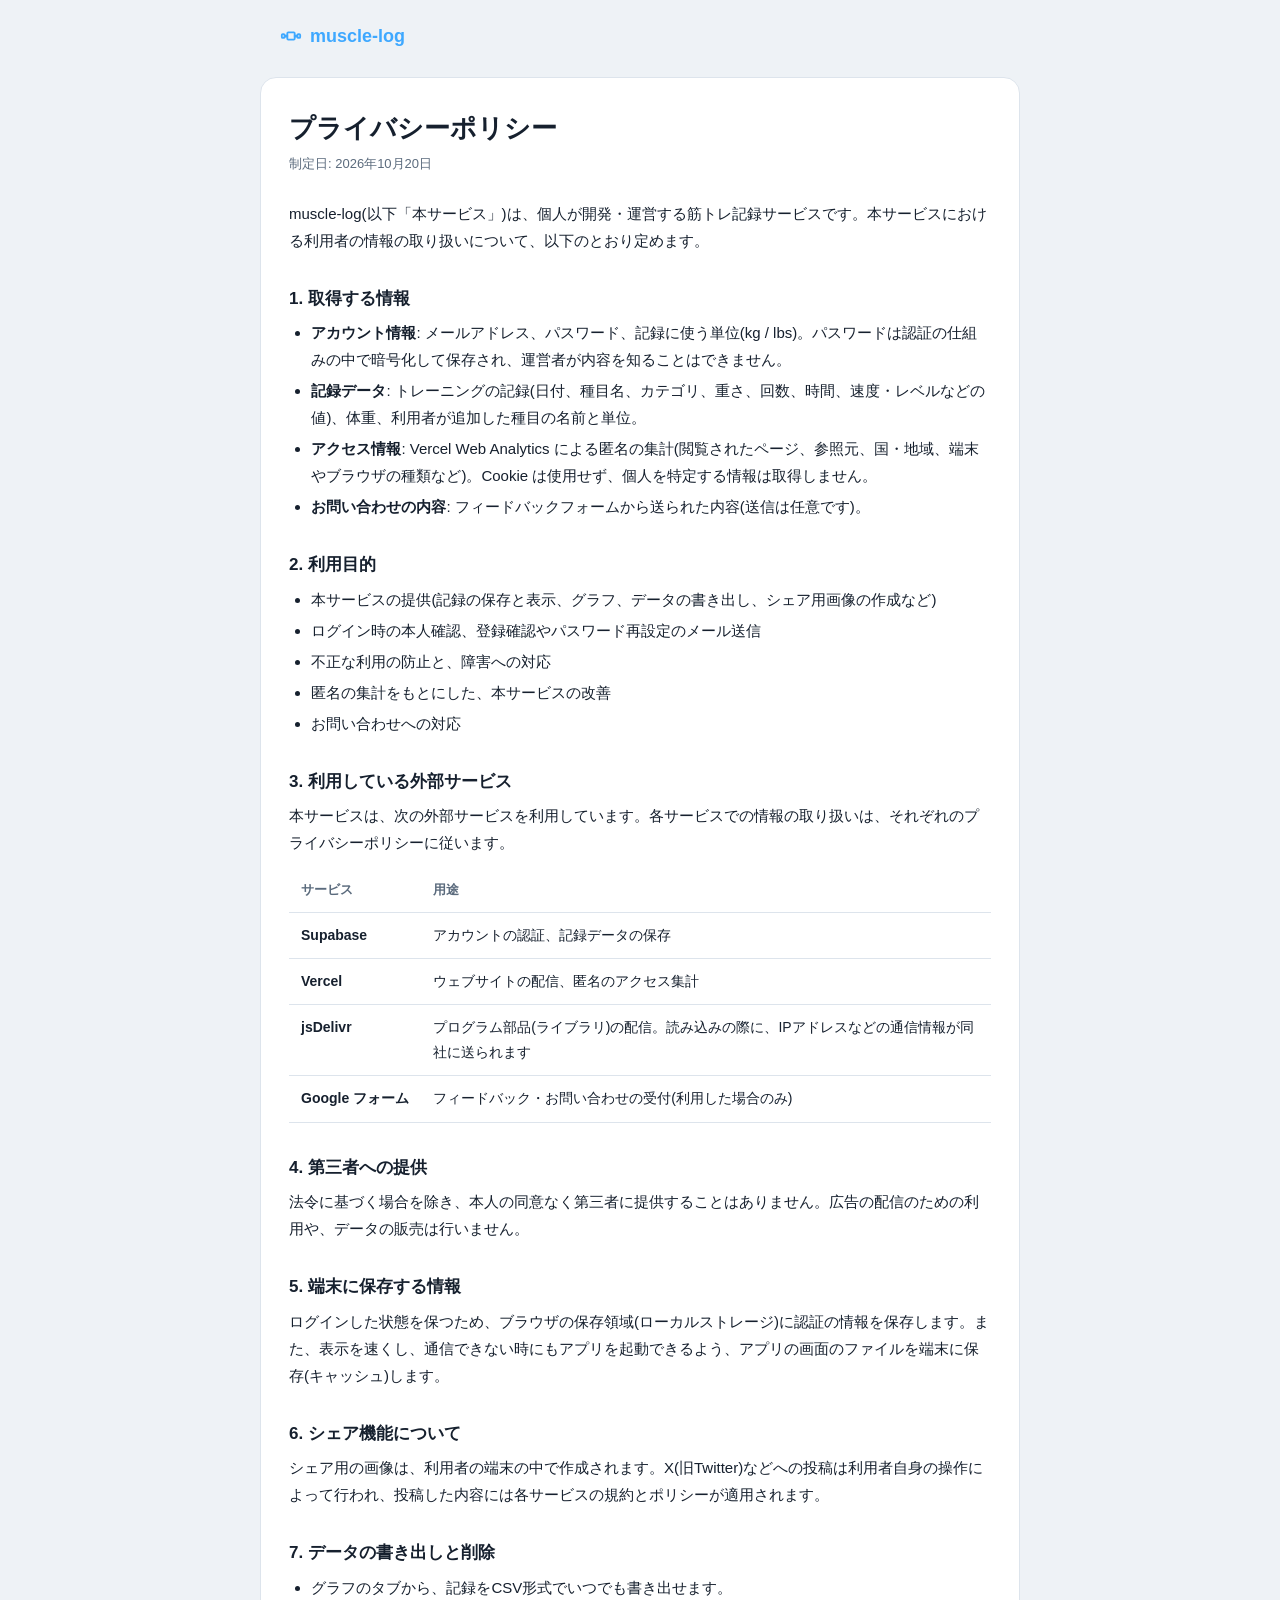
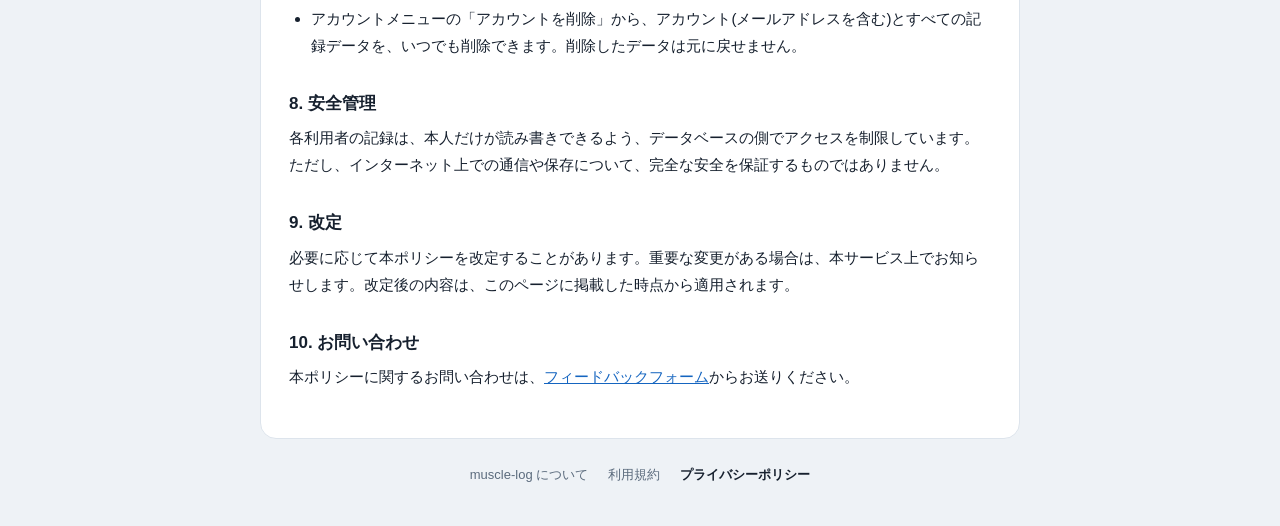
==== privacy/index.html @ 49383f99 "Add account deletion, privacy policy and terms Deleting data used to leave the auth account behind, " ====
<!DOCTYPE html>
<html lang="ja">
<head>
<meta charset="UTF-8" />
<meta name="viewport" content="width=device-width, initial-scale=1" />
<title>プライバシーポリシー — muscle-log</title>
<meta name="description" content="muscle-log のプライバシーポリシー" />
<link rel="stylesheet" href="../legal.css" />
</head>
<body>

<nav class="top">
  <a class="brand" href="../welcome/">
    <svg width="22" height="22" viewBox="0 0 24 24" fill="none" stroke="currentColor" stroke-width="2" stroke-linecap="round" stroke-linejoin="round" aria-hidden="true">
      <rect x="2" y="10" width="3" height="4" rx="1"/>
      <rect x="19" y="10" width="3" height="4" rx="1"/>
      <rect x="5" y="11.5" width="3" height="1" rx="0.5"/>
      <rect x="16" y="11.5" width="3" height="1" rx="0.5"/>
      <rect x="8" y="8" width="8" height="8" rx="1"/>
    </svg>
    muscle-log
  </a>
</nav>

<main class="doc">
  <h1>プライバシーポリシー</h1>
  <p class="meta">制定日: 2026年10月20日</p>

  <p>muscle-log(以下「本サービス」)は、個人が開発・運営する筋トレ記録サービスです。本サービスにおける利用者の情報の取り扱いについて、以下のとおり定めます。</p>

  <h2>1. 取得する情報</h2>
  <ul>
    <li><b>アカウント情報</b>: メールアドレス、パスワード、記録に使う単位(kg / lbs)。パスワードは認証の仕組みの中で暗号化して保存され、運営者が内容を知ることはできません。</li>
    <li><b>記録データ</b>: トレーニングの記録(日付、種目名、カテゴリ、重さ、回数、時間、速度・レベルなどの値)、体重、利用者が追加した種目の名前と単位。</li>
    <li><b>アクセス情報</b>: Vercel Web Analytics による匿名の集計(閲覧されたページ、参照元、国・地域、端末やブラウザの種類など)。Cookie は使用せず、個人を特定する情報は取得しません。</li>
    <li><b>お問い合わせの内容</b>: フィードバックフォームから送られた内容(送信は任意です)。</li>
  </ul>

  <h2>2. 利用目的</h2>
  <ul>
    <li>本サービスの提供(記録の保存と表示、グラフ、データの書き出し、シェア用画像の作成など)</li>
    <li>ログイン時の本人確認、登録確認やパスワード再設定のメール送信</li>
    <li>不正な利用の防止と、障害への対応</li>
    <li>匿名の集計をもとにした、本サービスの改善</li>
    <li>お問い合わせへの対応</li>
  </ul>

  <h2>3. 利用している外部サービス</h2>
  <p>本サービスは、次の外部サービスを利用しています。各サービスでの情報の取り扱いは、それぞれのプライバシーポリシーに従います。</p>
  <div class="table-wrap">
    <table>
      <thead><tr><th>サービス</th><th>用途</th></tr></thead>
      <tbody>
        <tr><td>Supabase</td><td>アカウントの認証、記録データの保存</td></tr>
        <tr><td>Vercel</td><td>ウェブサイトの配信、匿名のアクセス集計</td></tr>
        <tr><td>jsDelivr</td><td>プログラム部品(ライブラリ)の配信。読み込みの際に、IPアドレスなどの通信情報が同社に送られます</td></tr>
        <tr><td>Google フォーム</td><td>フィードバック・お問い合わせの受付(利用した場合のみ)</td></tr>
      </tbody>
    </table>
  </div>

  <h2>4. 第三者への提供</h2>
  <p>法令に基づく場合を除き、本人の同意なく第三者に提供することはありません。広告の配信のための利用や、データの販売は行いません。</p>

  <h2>5. 端末に保存する情報</h2>
  <p>ログインした状態を保つため、ブラウザの保存領域(ローカルストレージ)に認証の情報を保存します。また、表示を速くし、通信できない時にもアプリを起動できるよう、アプリの画面のファイルを端末に保存(キャッシュ)します。</p>

  <h2>6. シェア機能について</h2>
  <p>シェア用の画像は、利用者の端末の中で作成されます。X(旧Twitter)などへの投稿は利用者自身の操作によって行われ、投稿した内容には各サービスの規約とポリシーが適用されます。</p>

  <h2>7. データの書き出しと削除</h2>
  <ul>
    <li>グラフのタブから、記録をCSV形式でいつでも書き出せます。</li>
    <li>アカウントメニューの「アカウントを削除」から、アカウント(メールアドレスを含む)とすべての記録データを、いつでも削除できます。削除したデータは元に戻せません。</li>
  </ul>

  <h2>8. 安全管理</h2>
  <p>各利用者の記録は、本人だけが読み書きできるよう、データベースの側でアクセスを制限しています。ただし、インターネット上での通信や保存について、完全な安全を保証するものではありません。</p>

  <h2>9. 改定</h2>
  <p>必要に応じて本ポリシーを改定することがあります。重要な変更がある場合は、本サービス上でお知らせします。改定後の内容は、このページに掲載した時点から適用されます。</p>

  <h2>10. お問い合わせ</h2>
  <p>本ポリシーに関するお問い合わせは、<a href="https://docs.google.com/forms/d/e/1FAIpQLSc1TdKcJTbV9tmTCYxbJn0Nm4obf0r_-M8r82R--CF3ukheBw/viewform" target="_blank" rel="noopener">フィードバックフォーム</a>からお送りください。</p>
</main>

<footer class="legal-foot">
  <a href="../welcome/">muscle-log について</a>
  <a href="../terms/">利用規約</a>
  <a href="../privacy/" aria-current="page">プライバシーポリシー</a>
</footer>

</body>
</html>
---- legal.css ----
/* Shared by /privacy/ and /terms/. Colors follow the landing page. */
:root {
  --bg: #eef2f6;
  --surface: #ffffff;
  --border: #dde4ec;
  --ink: #16202e;
  --ink-soft: #5b6b7d;
  --accent: #3ea8ff;
  --accent-deep: #1565c0;
}

@media (prefers-color-scheme: dark) {
  :root {
    --bg: #0f151c;
    --surface: #161e27;
    --border: #263140;
    --ink: #eef2f6;
    --ink-soft: #94a4b6;
    --accent: #5fb8ff;
    --accent-deep: #8fd0ff;
  }
}

* { box-sizing: border-box; }

body {
  margin: 0;
  background: var(--bg);
  color: var(--ink);
  font-family: -apple-system, BlinkMacSystemFont, "Hiragino Sans", "Segoe UI", sans-serif;
  line-height: 1.8;
}

.top {
  max-width: 760px;
  margin: 0 auto;
  padding: 20px 20px 0;
}

.brand {
  display: inline-flex;
  align-items: center;
  gap: 8px;
  font-weight: 700;
  font-size: 18px;
  color: var(--accent);
  text-decoration: none;
}

.doc {
  max-width: 760px;
  margin: 20px auto 0;
  padding: 32px 28px 40px;
  background: var(--surface);
  border: 1px solid var(--border);
  border-radius: 16px;
}

@media (max-width: 800px) {
  .doc { margin: 16px 12px 0; padding: 24px 18px 32px; }
}

.doc h1 {
  margin: 0;
  font-size: 26px;
  line-height: 1.4;
}

.doc .meta {
  margin: 6px 0 24px;
  font-size: 13px;
  color: var(--ink-soft);
}

.doc h2 {
  margin: 32px 0 8px;
  font-size: 17px;
  line-height: 1.5;
}

.doc p,
.doc li {
  font-size: 15px;
}

.doc p { margin: 8px 0; }

.doc ul,
.doc ol {
  margin: 8px 0;
  padding-left: 1.4em;
}

.doc li + li { margin-top: 4px; }

.doc a { color: var(--accent-deep); }

.table-wrap {
  overflow-x: auto;
  margin: 12px 0;
}

.doc table {
  width: 100%;
  border-collapse: collapse;
  font-size: 14px;
}

.doc th,
.doc td {
  text-align: left;
  vertical-align: top;
  padding: 10px 12px;
  border-bottom: 1px solid var(--border);
}

.doc th {
  font-size: 13px;
  color: var(--ink-soft);
  font-weight: 600;
  white-space: nowrap;
}

.doc td:first-child { white-space: nowrap; font-weight: 600; }

.legal-foot {
  max-width: 760px;
  margin: 0 auto;
  padding: 24px 20px 40px;
  display: flex;
  flex-wrap: wrap;
  justify-content: center;
  gap: 8px 20px;
  font-size: 13px;
}

.legal-foot a {
  color: var(--ink-soft);
  text-decoration: none;
}

.legal-foot a[aria-current="page"] {
  color: var(--ink);
  font-weight: 600;
}
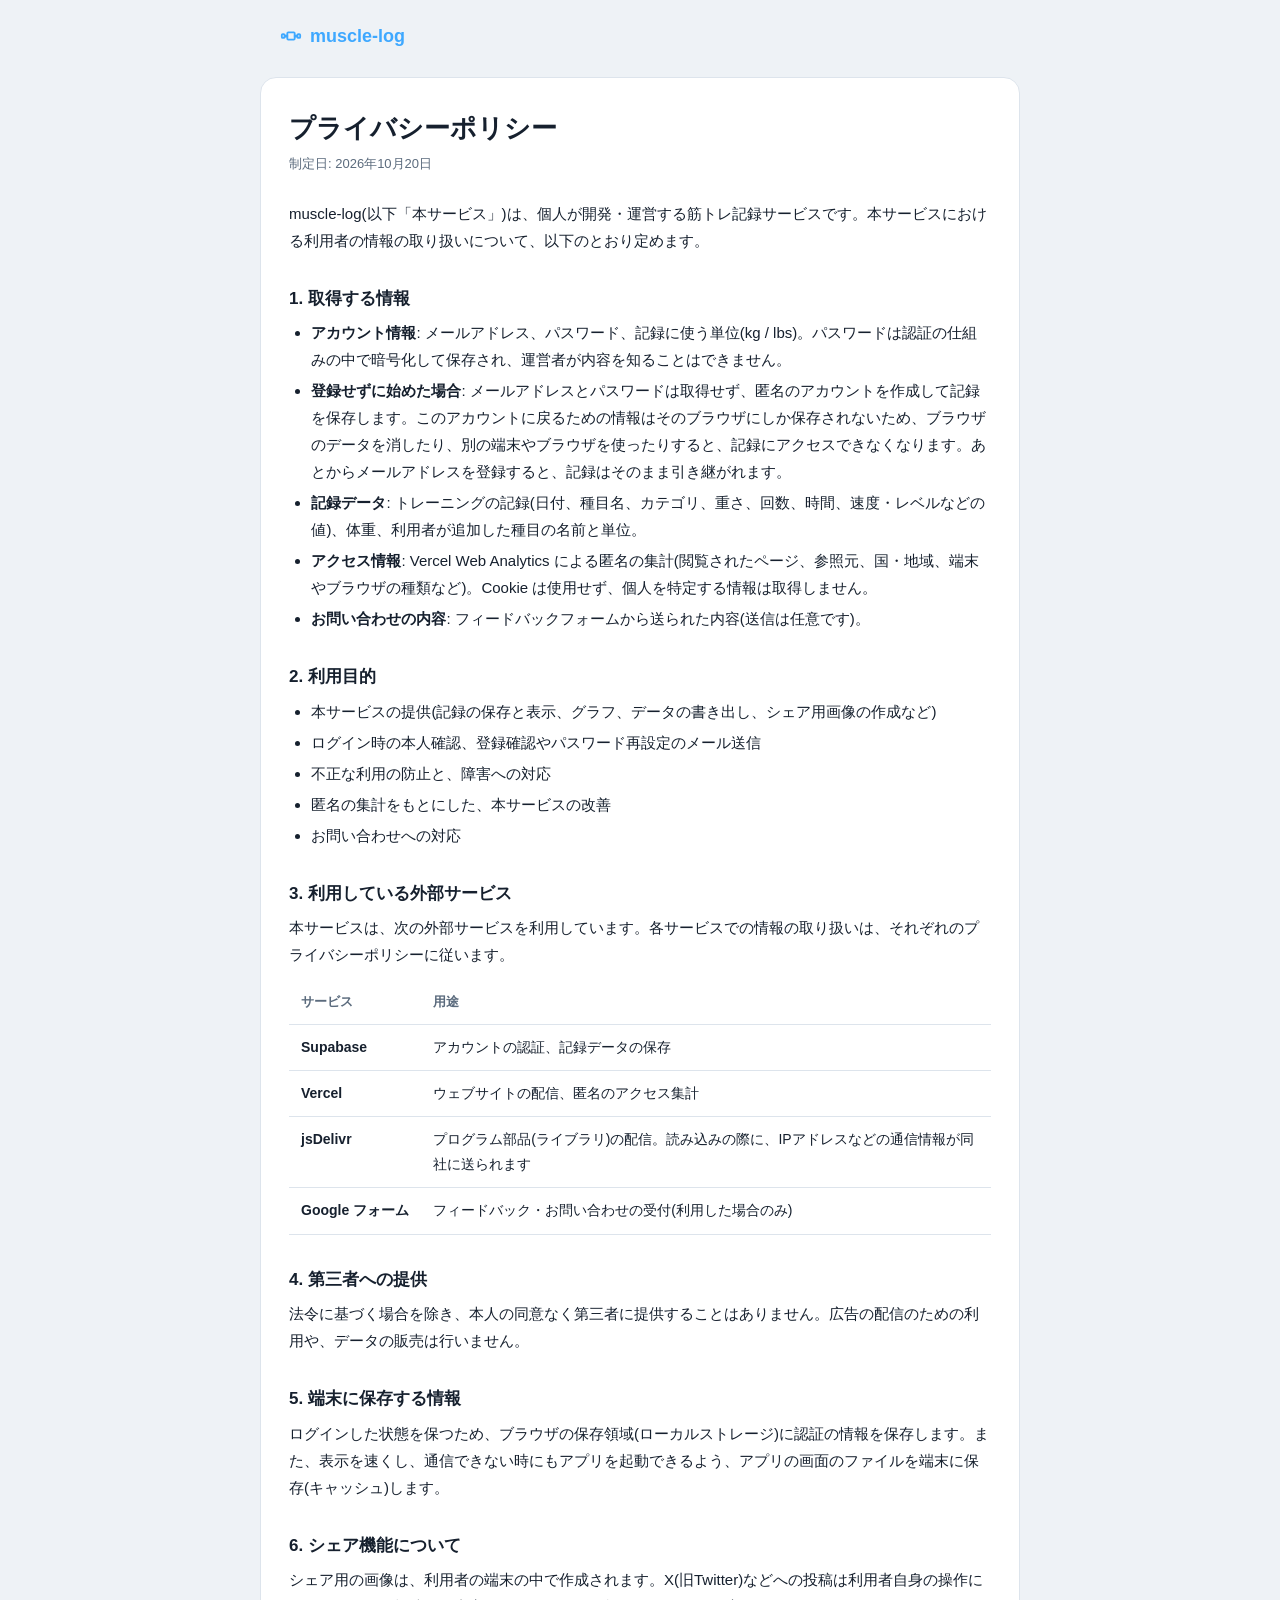
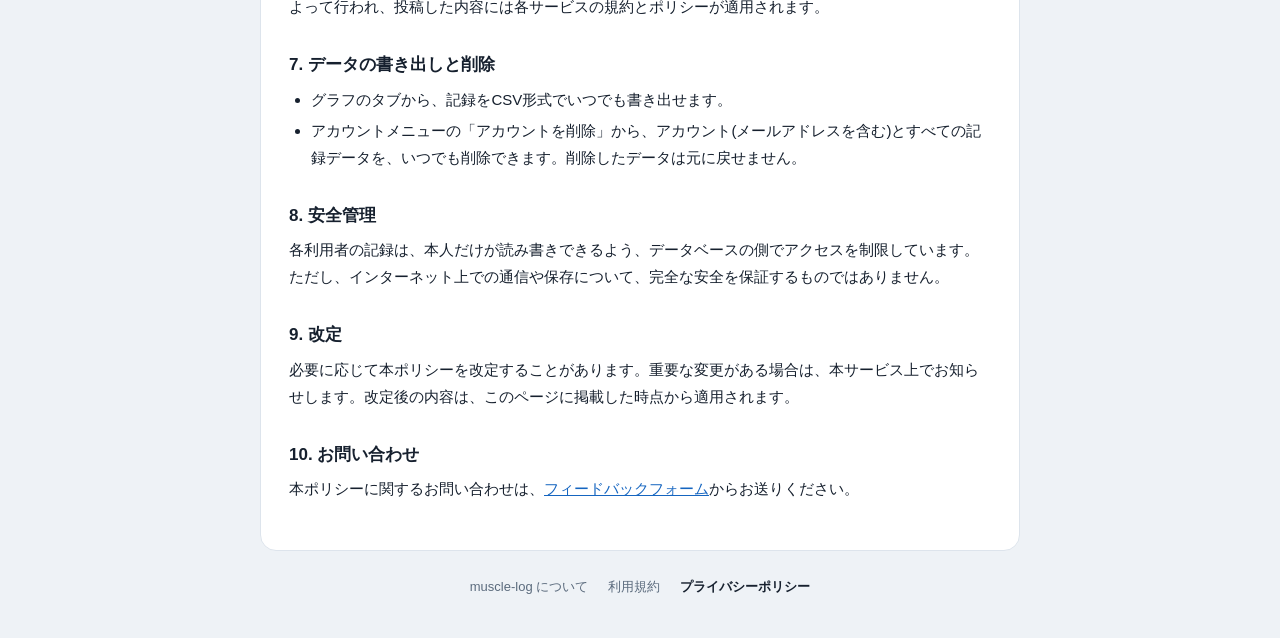
==== commit 10f71ac7: "Let people start recording without signing up Anonymous Supabase sign-in from the login screen and t" ====
--- a/privacy/index.html
+++ b/privacy/index.html
@@ -31,6 +31,7 @@
   <h2>1. 取得する情報</h2>
   <ul>
     <li><b>アカウント情報</b>: メールアドレス、パスワード、記録に使う単位(kg / lbs)。パスワードは認証の仕組みの中で暗号化して保存され、運営者が内容を知ることはできません。</li>
+    <li><b>登録せずに始めた場合</b>: メールアドレスとパスワードは取得せず、匿名のアカウントを作成して記録を保存します。このアカウントに戻るための情報はそのブラウザにしか保存されないため、ブラウザのデータを消したり、別の端末やブラウザを使ったりすると、記録にアクセスできなくなります。あとからメールアドレスを登録すると、記録はそのまま引き継がれます。</li>
     <li><b>記録データ</b>: トレーニングの記録(日付、種目名、カテゴリ、重さ、回数、時間、速度・レベルなどの値)、体重、利用者が追加した種目の名前と単位。</li>
     <li><b>アクセス情報</b>: Vercel Web Analytics による匿名の集計(閲覧されたページ、参照元、国・地域、端末やブラウザの種類など)。Cookie は使用せず、個人を特定する情報は取得しません。</li>
     <li><b>お問い合わせの内容</b>: フィードバックフォームから送られた内容(送信は任意です)。</li>
